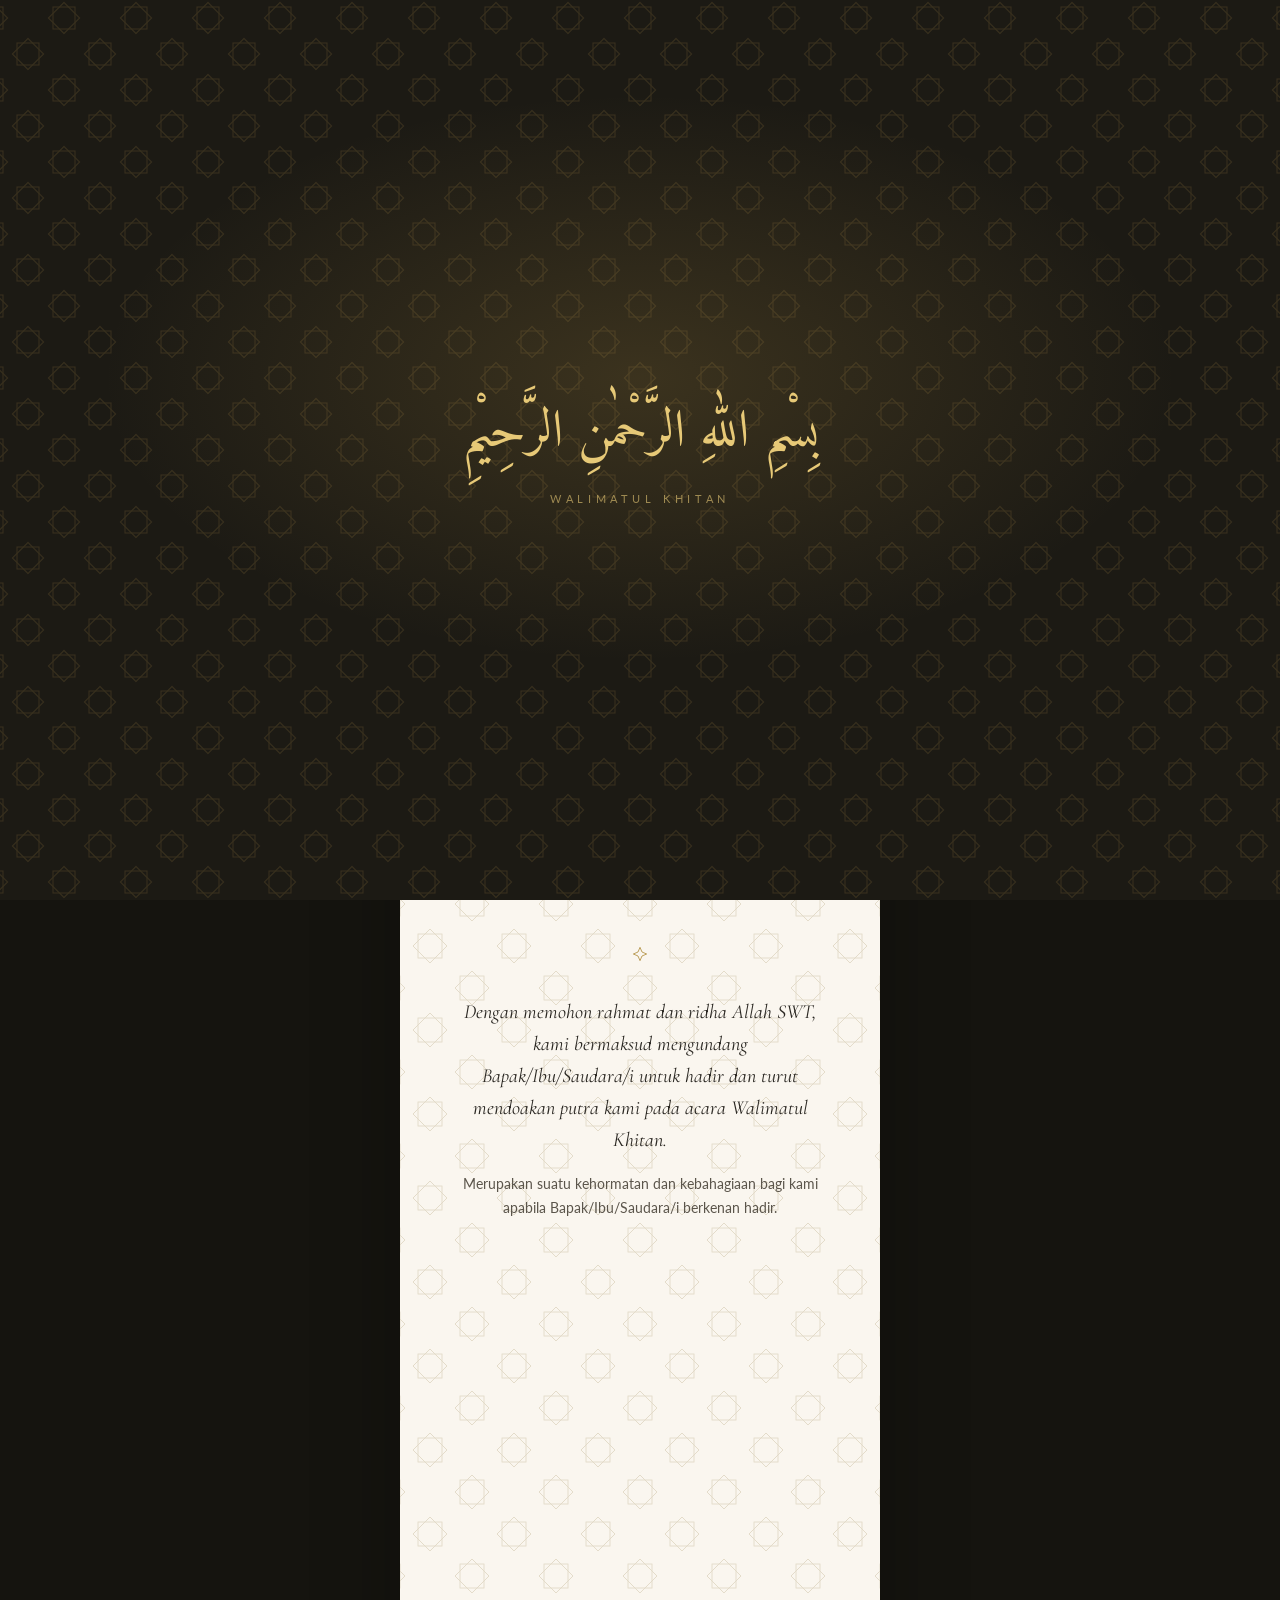
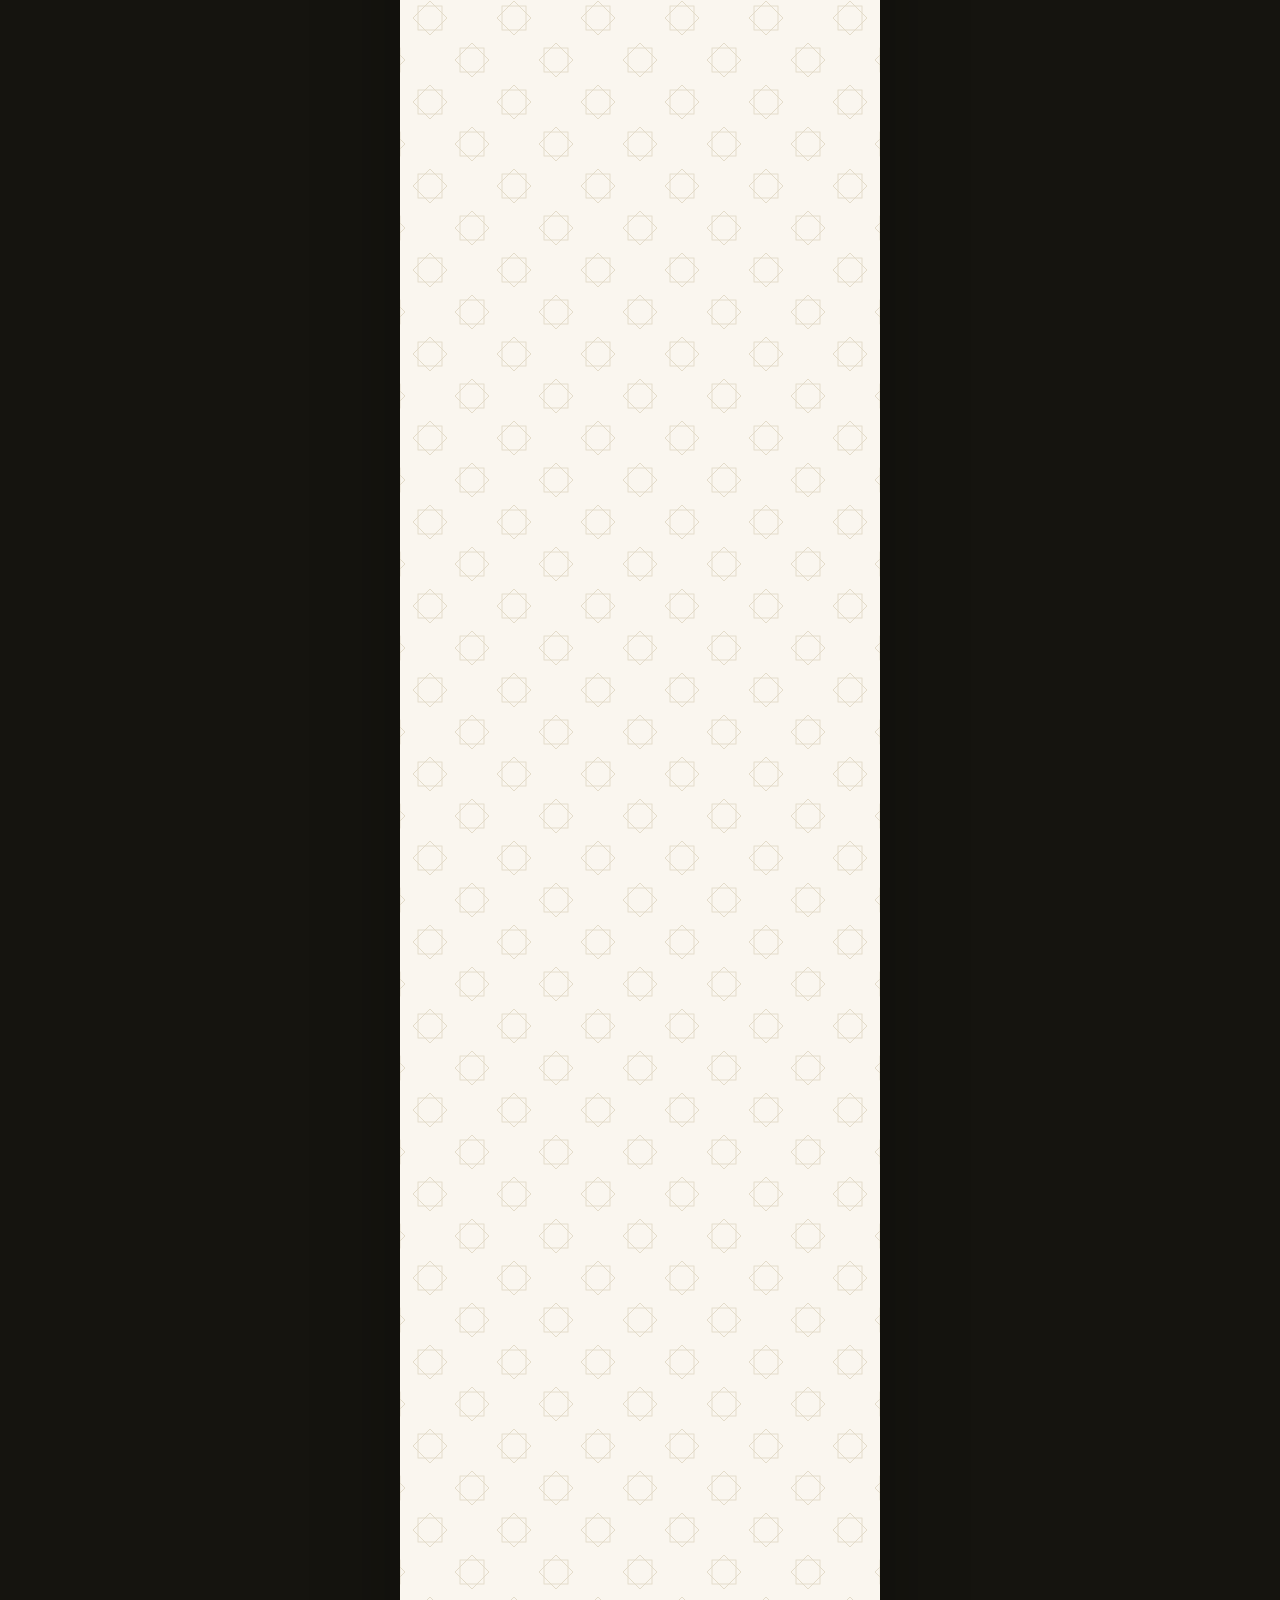
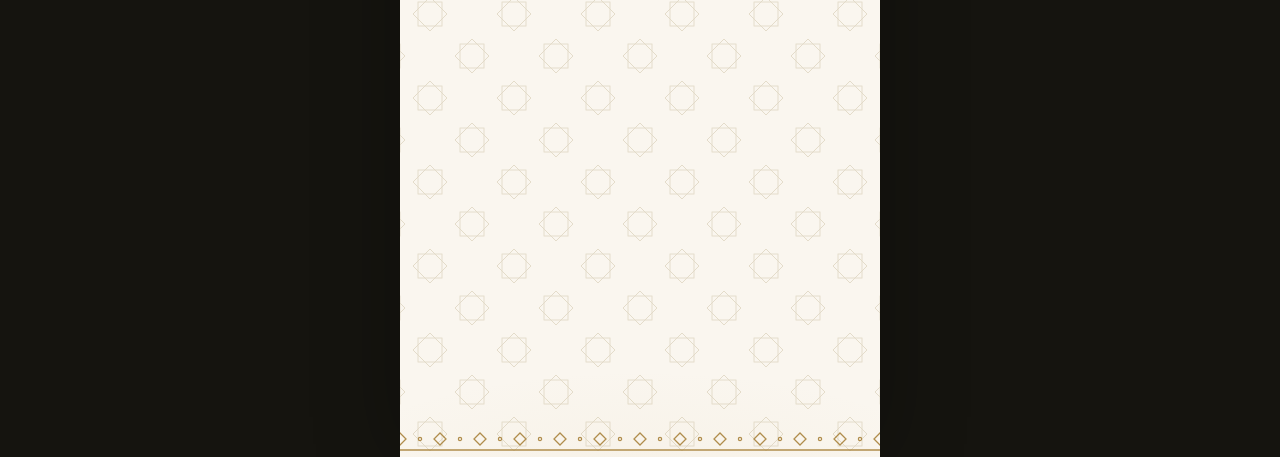
==== sesi2.html @ bda58a69 "Undangan Walimatul Khitan Darel Daffa Yusuf Situs undangan statis: dua jam acara (10.00 & 12.00) via" ====
<!DOCTYPE html>
<html lang="id">
<head>
<meta charset="UTF-8" />
<meta name="viewport" content="width=device-width, initial-scale=1.0, viewport-fit=cover" />
<title>Walimatul Khitan — Darel Daffa Yusuf</title>
<meta name="description" content="Undangan Walimatul Khitan Darel Daffa Yusuf — Pukul 12.00 WIB" />
<link rel="preconnect" href="https://fonts.googleapis.com" />
<link rel="preconnect" href="https://fonts.gstatic.com" crossorigin />
<link href="https://fonts.googleapis.com/css2?family=Cormorant+Garamond:ital,wght@0,500;0,600;0,700;1,500;1,600&family=Lato:wght@400;700&family=Amiri:wght@400;700&display=swap" rel="stylesheet" />
<link rel="stylesheet" href="style.css" />
</head>
<body class="sesi-2 locked" data-session="2">

  <!-- ============ SPLASH ============ -->
  <div class="splash">
    <div class="splash-particles"></div>
    <div class="splash-inner">
      <div class="bismillah">بِسْمِ اللهِ الرَّحْمٰنِ الرَّحِيْمِ</div>
      <div class="splash-sub">Walimatul Khitan</div>
    </div>
  </div>

  <div class="shell">
    <div class="ambient"></div>
    <main class="content">

      <!-- ====== HERO HEADER ====== -->
      <section class="hero">
        <svg class="corner-orn spin-slow" viewBox="0 0 100 100" fill="none" stroke="currentColor" stroke-width="1.6">
          <circle cx="50" cy="50" r="30" />
          <path d="M50 8 L58 42 L92 50 L58 58 L50 92 L42 58 L8 50 L42 42 Z" />
          <circle cx="50" cy="50" r="6" fill="currentColor" stroke="none" />
        </svg>
        <span class="eyebrow">Walimatul Khitan</span>
        <div class="kicker-arab">وَلِيْمَةُ الْخِتَان</div>
      </section>

      <!-- ====== FOTO DAREL ====== -->
      <section class="photo-wrap">
        <div class="photo-frame">
          <img id="hero-img" src="assets/darel.jpg" alt="Darel Daffa Yusuf" />
        </div>
      </section>

      <!-- ====== NAMA ====== -->
      <section class="name-block">
        <h1 class="name"><span class="word">Darel</span> <span class="word">Daffa</span> <span class="word">Yusuf</span></h1>
        <div class="name-orn">
          <span class="grow"></span>
          <svg viewBox="0 0 24 24" fill="none" stroke="currentColor" stroke-width="1.4"><path d="M12 2 L15 9 L22 12 L15 15 L12 22 L9 15 L2 12 L9 9 Z" /></svg>
          <span class="grow"></span>
        </div>

        <div class="invite-text">
          <p class="sunda" data-bind="ajakan-sunda"></p>
          <p class="indo" data-bind="ajakan-indo"></p>
        </div>
      </section>

      <!-- ====== INFO ACARA ====== -->
      <section class="info reveal">
        <div class="divider">
          <span class="line"></span>
          <svg viewBox="0 0 24 24" fill="none" stroke="currentColor" stroke-width="1.3"><path d="M12 3 L14.5 9.5 L21 12 L14.5 14.5 L12 21 L9.5 14.5 L3 12 L9.5 9.5 Z" /></svg>
          <span class="line r"></span>
        </div>
        <h2 class="section-title">Waktu &amp; Tempat</h2>
        <div class="info-card">
          <div class="info-row stagger">
            <span class="ic"><svg viewBox="0 0 24 24" fill="none" stroke="currentColor" stroke-width="1.5"><rect x="3" y="5" width="18" height="16" rx="2"/><path d="M3 9h18M8 3v4M16 3v4"/></svg></span>
            <span>
              <span class="label">Hari / Tanggal</span>
              <span class="value" data-bind="tanggal-lengkap"></span>
            </span>
          </div>
          <div class="info-row stagger">
            <span class="ic"><svg viewBox="0 0 24 24" fill="none" stroke="currentColor" stroke-width="1.5"><circle cx="12" cy="12" r="9"/><path d="M12 7v5l3 2"/></svg></span>
            <span>
              <span class="label">Pukul · Waktu</span>
              <span class="session-pill" data-bind="jam"></span>
            </span>
          </div>
          <div class="info-row stagger">
            <span class="ic"><svg viewBox="0 0 24 24" fill="none" stroke="currentColor" stroke-width="1.5"><path d="M12 21s-7-5.5-7-11a7 7 0 0 1 14 0c0 5.5-7 11-7 11z"/><circle cx="12" cy="10" r="2.6"/></svg></span>
            <span>
              <span class="label">Tempat</span>
              <span class="value"><span data-bind="alamat"></span><small data-bind="kota"></small></span>
            </span>
          </div>
        </div>
      </section>

      <!-- ====== COUNTDOWN ====== -->
      <section class="countdown reveal" data-role="countdown">
        <span class="eyebrow">Menanti Hari Bahagia</span>
        <h2 class="section-title">Hitung Mundur</h2>
        <div class="cd-grid">
          <div class="cd-cell"><span class="cd-num" data-cd="days">0</span><div class="cd-label">Hari</div></div>
          <div class="cd-cell"><span class="cd-num" data-cd="hours">0</span><div class="cd-label">Jam</div></div>
          <div class="cd-cell"><span class="cd-num" data-cd="mins">0</span><div class="cd-label">Menit</div></div>
          <div class="cd-cell"><span class="cd-num" data-cd="secs">0</span><div class="cd-label">Detik</div></div>
        </div>
      </section>

      <!-- ====== AYAT ====== -->
      <section class="ayat reveal" data-role="ayat">
        <div class="divider">
          <span class="line"></span>
          <svg viewBox="0 0 24 24" fill="none" stroke="currentColor" stroke-width="1.3"><path d="M12 3 L14.5 9.5 L21 12 L14.5 14.5 L12 21 L9.5 14.5 L3 12 L9.5 9.5 Z" /></svg>
          <span class="line r"></span>
        </div>
        <div class="ayat-box">
          <p class="ayat-arab" data-bind="ayat-arab"></p>
          <p class="ayat-trans" data-bind="ayat-terjemah"></p>
          <p class="ayat-src" data-bind="ayat-sumber"></p>
        </div>
      </section>

      <!-- ====== MAPS ====== -->
      <section class="maps reveal-scale">
        <span class="eyebrow">Lokasi Acara</span>
        <h2 class="section-title">Denah Tempat</h2>
        <div class="map-frame">
          <iframe id="map-iframe" loading="lazy" referrerpolicy="no-referrer-when-downgrade" title="Peta lokasi"></iframe>
        </div>
        <p class="addr"><span data-bind="alamat"></span><small data-bind="kota"></small></p>

        <div class="actions">
          <a class="btn btn-map stagger" id="btn-maps" target="_blank" rel="noopener">
            <svg viewBox="0 0 24 24" fill="none" stroke="currentColor" stroke-width="1.6"><path d="M12 21s-7-5.5-7-11a7 7 0 0 1 14 0c0 5.5-7 11-7 11z"/><circle cx="12" cy="10" r="2.6"/></svg>
            Buka di Google Maps
          </a>
          <a class="btn btn-wa stagger" id="btn-wa" target="_blank" rel="noopener">
            <svg viewBox="0 0 24 24" fill="currentColor"><path d="M12 2a10 10 0 0 0-8.6 15l-1.3 4.8 4.9-1.3A10 10 0 1 0 12 2zm0 18.2a8.2 8.2 0 0 1-4.2-1.2l-.3-.2-2.9.8.8-2.8-.2-.3A8.2 8.2 0 1 1 12 20.2zm4.5-6.1c-.2-.1-1.5-.7-1.7-.8s-.4-.1-.6.1-.6.8-.8 1-.3.2-.5.1a6.7 6.7 0 0 1-2-1.2 7.4 7.4 0 0 1-1.3-1.7c-.2-.3 0-.4.1-.5l.4-.5.3-.5c0-.1 0-.3 0-.4l-.8-1.9c-.2-.5-.4-.4-.6-.4h-.5a1 1 0 0 0-.7.3 3 3 0 0 0-.9 2.2 5.2 5.2 0 0 0 1.1 2.7 11.8 11.8 0 0 0 4.6 4c.6.3 1.1.4 1.5.6a3.6 3.6 0 0 0 1.6.1c.5-.1 1.5-.6 1.7-1.2s.2-1.1.2-1.2-.2-.2-.4-.3z"/></svg>
            Konfirmasi Hadir via WhatsApp
          </a>
        </div>
      </section>

      <!-- ====== PENUTUP ====== -->
      <section class="closing reveal">
        <div class="salam-arab">وَالسَّلَامُ عَلَيْكُمْ وَرَحْمَةُ اللهِ</div>
        <p data-bind="penutup"></p>
        <div class="kel" data-bind="penutup-kel"></div>
        <svg class="heart spin-slow" viewBox="0 0 24 24" fill="none" stroke="currentColor" stroke-width="1.4"><path d="M12 2 L15 9 L22 12 L15 15 L12 22 L9 15 L2 12 L9 9 Z" /></svg>
        <div class="credit">Darel Daffa Yusuf · 1447 H</div>
      </section>

    </main>
  </div>

  <script src="config.js"></script>
  <script src="script.js"></script>
</body>
</html>
---- style.css ----
/* ============================================================
   Undangan Walimatul Khitan — Darel Daffa Yusuf
   Easing premium ala iOS: cubic-bezier(0.16, 1, 0.3, 1)
   ============================================================ */

:root {
  --ivory: #FAF6EF;
  --ivory-deep: #F2EBDD;
  --ink: #2A2722;
  --ink-soft: #5B554B;
  --splash-bg: #1C1A14;

  /* Aksen — di-override per sesi di bawah */
  --accent-green: #2C5F2E;
  --accent-gold: #8B6914;
  --gold-line: #C2A661;

  --ease: cubic-bezier(0.16, 1, 0.3, 1);
  --maxw: 480px;

  --serif: "Cormorant Garamond", Georgia, serif;
  --body: "Lato", system-ui, sans-serif;
  --arab: "Amiri", serif;
}

/* Sesi 1 — hijau tua dominan + emas */
body.sesi-1 {
  --accent-green: #2C5F2E;
  --accent-gold: #8B6914;
  --gold-line: #C2A661;
  --accent-1: #2C5F2E;
  --accent-2: #8B6914;
}
/* Sesi 2 — emas tua dominan + hijau aksen */
body.sesi-2 {
  --accent-green: #7A5C1E;
  --accent-gold: #3D7A40;
  --gold-line: #B89A52;
  --accent-1: #7A5C1E;
  --accent-2: #3D7A40;
}

* { box-sizing: border-box; margin: 0; padding: 0; }

html { -webkit-text-size-adjust: 100%; scroll-behavior: smooth; }

body {
  font-family: var(--body);
  background: #15140f;
  color: var(--ink);
  line-height: 1.75;
  overflow-x: hidden;
  -webkit-font-smoothing: antialiased;
}

/* ---- Kolom utama, center di desktop ---- */
.shell {
  max-width: var(--maxw);
  margin: 0 auto;
  background-color: var(--ivory);
  background-image:
    radial-gradient(135% 55% at 50% -8%, rgba(44,95,46,0.05), transparent 62%),
    radial-gradient(120% 45% at 50% 108%, rgba(194,166,97,0.06), transparent 60%),
    url("data:image/svg+xml,<svg xmlns='http://www.w3.org/2000/svg' width='84' height='84' viewBox='0 0 84 84'><g fill='none' stroke='%23CBBE9F' stroke-width='0.9' opacity='0.5'><rect x='30' y='30' width='24' height='24'/><rect x='30' y='30' width='24' height='24' transform='rotate(45 42 42)'/><rect x='-12' y='-12' width='24' height='24'/><rect x='-12' y='-12' width='24' height='24' transform='rotate(45 0 0)'/><rect x='72' y='-12' width='24' height='24'/><rect x='72' y='-12' width='24' height='24' transform='rotate(45 84 0)'/><rect x='-12' y='72' width='24' height='24'/><rect x='-12' y='72' width='24' height='24' transform='rotate(45 0 84)'/><rect x='72' y='72' width='24' height='24'/><rect x='72' y='72' width='24' height='24' transform='rotate(45 84 84)'/></g></svg>");
  background-repeat: no-repeat, no-repeat, repeat;
  background-position: top center, bottom center, center;
  background-size: 100% 520px, 100% 460px, 84px 84px;
  min-height: 100vh;
  position: relative;
  overflow: hidden;
  box-shadow: 0 0 80px rgba(0,0,0,0.28);
}

/* Trim ornamen emas di tepi atas & bawah */
.shell::before,
.shell::after {
  content: "";
  position: absolute;
  left: 0;
  right: 0;
  height: 30px;
  z-index: 4;
  pointer-events: none;
  background-repeat: repeat-x;
  background-position: center;
  background-size: 40px 30px;
  background-image: url("data:image/svg+xml,<svg xmlns='http://www.w3.org/2000/svg' width='40' height='30' viewBox='0 0 40 30'><g fill='none' stroke='%23B08D4C' stroke-width='1.3'><path d='M0 7 H40'/><path d='M20 12 l6 6 l-6 6 l-6 -6 Z'/><circle cx='0' cy='18' r='1.6'/><circle cx='40' cy='18' r='1.6'/></g></svg>");
}
.shell::before { top: 0; }
.shell::after { bottom: 0; transform: scaleY(-1); }

/* Latar ambient partikel emas */
.ambient {
  position: absolute;
  inset: 0;
  pointer-events: none;
  z-index: 1;
  overflow: hidden;
}
.particle {
  position: absolute;
  bottom: -10px;
  width: 4px; height: 4px;
  border-radius: 50%;
  background: radial-gradient(circle, var(--gold-line), transparent 70%);
  opacity: 0;
  will-change: transform, opacity;
}

.content { position: relative; z-index: 2; }

/* Saat splash masih ada, kunci scroll */
body.locked { overflow: hidden; height: 100vh; }

/* ============================================================
   SPLASH
   ============================================================ */
.splash {
  position: fixed;
  inset: 0;
  z-index: 100;
  background-color: var(--splash-bg);
  background-image:
    radial-gradient(60% 45% at 50% 42%, rgba(201,162,75,0.18), transparent 70%),
    url("data:image/svg+xml,<svg xmlns='http://www.w3.org/2000/svg' width='72' height='72' viewBox='0 0 72 72'><g fill='none' stroke='%23C9A24B' stroke-width='1' opacity='0.16'><rect x='25' y='25' width='22' height='22'/><rect x='25' y='25' width='22' height='22' transform='rotate(45 36 36)'/><rect x='-11' y='-11' width='22' height='22'/><rect x='-11' y='-11' width='22' height='22' transform='rotate(45 0 0)'/><rect x='61' y='-11' width='22' height='22'/><rect x='61' y='-11' width='22' height='22' transform='rotate(45 72 0)'/><rect x='-11' y='61' width='22' height='22'/><rect x='-11' y='61' width='22' height='22' transform='rotate(45 0 72)'/><rect x='61' y='61' width='22' height='22'/><rect x='61' y='61' width='22' height='22' transform='rotate(45 72 72)'/></g></svg>");
  background-repeat: no-repeat, repeat;
  background-position: center, center;
  background-size: 100% 100%, 72px 72px;
  display: flex;
  align-items: center;
  justify-content: center;
  overflow: hidden;
  transform: translateY(0);
  transition: transform 0.7s var(--ease);
}
.splash.lift { transform: translateY(-100%); }

.splash-particles { position: absolute; inset: 0; pointer-events: none; }
.splash-particles .particle { background: radial-gradient(circle, #C9A24B, transparent 70%); }

.splash-inner { position: relative; text-align: center; padding: 0 32px; }
.bismillah {
  font-family: var(--arab);
  font-size: clamp(34px, 11vw, 52px);
  color: #E7C977;
  line-height: 1.6;
  opacity: 0;
  transform: translateY(26px);
  transition: opacity 0.8s var(--ease), transform 0.8s var(--ease);
}
.bismillah.show { opacity: 1; transform: translateY(0); }
.splash-sub {
  margin-top: 14px;
  font-size: 11px;
  letter-spacing: 0.42em;
  text-transform: uppercase;
  color: rgba(231,201,119,0.6);
  opacity: 0;
  transform: translateY(14px);
  transition: opacity 0.8s var(--ease) 0.25s, transform 0.8s var(--ease) 0.25s;
}
.splash-sub.show { opacity: 1; transform: translateY(0); }

/* ============================================================
   ORNAMEN
   ============================================================ */
.spin-slow { animation: spin 40s linear infinite; transform-origin: center; }
@keyframes spin { to { transform: rotate(360deg); } }

.divider {
  display: flex;
  align-items: center;
  justify-content: center;
  gap: 14px;
  color: var(--gold-line);
  margin: 0 auto;
}
.divider .line {
  height: 1px;
  width: 56px;
  background: linear-gradient(90deg, transparent, var(--gold-line));
}
.divider .line.r { background: linear-gradient(270deg, transparent, var(--gold-line)); }
.divider svg { width: 22px; height: 22px; }

/* ============================================================
   SECTION dasar
   ============================================================ */
section { padding: 0 28px; position: relative; }
.eyebrow {
  font-size: 11px;
  letter-spacing: 0.4em;
  text-transform: uppercase;
  color: var(--accent-gold);
  font-weight: 700;
}

/* HERO header */
.hero { padding-top: 54px; text-align: center; }
.hero .corner-orn { color: var(--gold-line); margin: 0 auto 22px; display: block; width: 52px; height: 52px; }
.hero .eyebrow { display: block; margin-bottom: 10px; }
.kicker-arab {
  font-family: var(--arab);
  font-size: 20px;
  color: var(--accent-green);
  margin-top: 6px;
}

/* Foto Darel */
.photo-wrap {
  margin: 36px 0 8px;
  position: relative;
  padding: 0 14px;
}
.photo-frame {
  position: relative;
  border: 1px solid var(--gold-line);
  padding: 8px;
  background: var(--ivory);
}
.photo-frame::after {
  content: "";
  position: absolute;
  inset: 3px;
  border: 1px solid rgba(194,166,97,0.35);
  pointer-events: none;
}
.photo-frame img {
  display: block;
  width: 100%;
  height: auto;
  filter: blur(4px);
  transform: scale(1.05);
  opacity: 0;
  transition: filter 1.2s var(--ease), transform 1.2s var(--ease), opacity 0.9s var(--ease);
}
.photo-frame img.focused {
  filter: blur(0);
  transform: scale(1);
  opacity: 1;
}

/* Nama besar */
.name-block { text-align: center; padding-top: 30px; }
.name {
  font-family: var(--serif);
  font-weight: 600;
  font-size: clamp(40px, 13vw, 60px);
  line-height: 1.04;
  color: var(--accent-green);
  letter-spacing: 0.5px;
}
.name .word {
  display: inline-block;
  opacity: 0;
  transform: translateY(28px);
  transition: opacity 0.8s var(--ease), transform 0.8s var(--ease);
}
.name.reveal .word { opacity: 1; transform: translateY(0); }

.name-orn {
  display: flex;
  align-items: center;
  justify-content: center;
  gap: 16px;
  margin: 22px auto 0;
  color: var(--gold-line);
}
.name-orn .grow {
  height: 1px;
  width: 0;
  background: var(--gold-line);
  transition: width 0.8s var(--ease) 0.55s;
}
.name-orn.reveal .grow { width: 64px; }
.name-orn svg { width: 16px; height: 16px; flex: none; }

/* Teks ajakan */
.invite-text {
  text-align: center;
  margin: 34px auto 0;
  max-width: 360px;
}
.invite-text .sunda {
  font-family: var(--serif);
  font-size: 20px;
  line-height: 1.6;
  color: var(--ink);
  font-style: italic;
}
.invite-text .indo {
  margin-top: 16px;
  font-size: 14px;
  color: var(--ink-soft);
}

/* ============================================================
   Reveal util (IntersectionObserver)
   ============================================================ */
.reveal { opacity: 0; transform: translateY(34px); transition: opacity 0.9s var(--ease), transform 0.9s var(--ease); }
.reveal.in { opacity: 1; transform: translateY(0); }

.reveal-left { opacity: 0; transform: translateX(-30px); transition: opacity 0.7s var(--ease), transform 0.7s var(--ease); }
.reveal-left.in { opacity: 1; transform: translateX(0); }

.reveal-scale { opacity: 0; transform: scale(0.97); transition: opacity 0.8s var(--ease), transform 0.8s var(--ease); }
.reveal-scale.in { opacity: 1; transform: scale(1); }

/* ============================================================
   INFO ACARA
   ============================================================ */
.info { padding-top: 84px; text-align: center; }
.section-title {
  font-family: var(--serif);
  font-size: 34px;
  color: var(--accent-green);
  font-weight: 600;
  margin-top: 16px;
}
.info-card {
  margin-top: 30px;
  display: flex;
  flex-direction: column;
  gap: 4px;
}
.info-row {
  display: flex;
  align-items: center;
  gap: 16px;
  padding: 18px 6px;
  text-align: left;
  border-bottom: 1px solid rgba(194,166,97,0.28);
}
.info-row:last-child { border-bottom: none; }
.info-row .ic {
  flex: none;
  width: 38px; height: 38px;
  display: grid; place-items: center;
  color: var(--accent-gold);
}
.info-row .ic svg { width: 24px; height: 24px; }
.info-row .label {
  font-size: 10px;
  letter-spacing: 0.3em;
  text-transform: uppercase;
  color: var(--accent-gold);
  font-weight: 700;
}
.info-row .value {
  font-family: var(--serif);
  font-size: 22px;
  color: var(--ink);
  line-height: 1.3;
}
.info-row .value small {
  display: block;
  font-family: var(--body);
  font-size: 13px;
  color: var(--ink-soft);
  margin-top: 2px;
}
.session-pill {
  display: inline-flex;
  align-items: baseline;
  gap: 8px;
  margin-top: 6px;
  font-family: var(--serif);
  font-size: 24px;
  color: var(--accent-green);
  white-space: nowrap;
}

/* ============================================================
   COUNTDOWN
   ============================================================ */
.countdown { padding-top: 88px; text-align: center; }
.cd-grid {
  margin-top: 34px;
  display: grid;
  grid-template-columns: repeat(4, 1fr);
  gap: 10px;
}
.cd-cell {
  background: var(--ivory-deep);
  border: 1px solid rgba(194,166,97,0.3);
  border-radius: 4px;
  padding: 18px 4px 12px;
  position: relative;
  overflow: hidden;
}
.cd-num {
  font-family: var(--serif);
  font-size: clamp(32px, 11vw, 44px);
  font-weight: 600;
  color: var(--accent-green);
  line-height: 1;
  font-variant-numeric: tabular-nums;
  display: inline-block;
}
.cd-num.flip { animation: flipNum 0.5s var(--ease); }
@keyframes flipNum {
  0%   { transform: translateY(0); opacity: 1; }
  40%  { transform: translateY(-60%); opacity: 0; }
  41%  { transform: translateY(60%); opacity: 0; }
  100% { transform: translateY(0); opacity: 1; }
}
.cd-label {
  margin-top: 8px;
  font-size: 9px;
  letter-spacing: 0.22em;
  text-transform: uppercase;
  color: var(--ink-soft);
  opacity: 0;
  transition: opacity 0.6s var(--ease) 0.6s;
}
.cd-grid.labels-in .cd-label { opacity: 1; }

/* ============================================================
   AYAT
   ============================================================ */
.ayat { padding-top: 92px; text-align: center; }
.ayat-box {
  margin-top: 28px;
  padding: 40px 22px;
  border-top: 1px solid var(--gold-line);
  border-bottom: 1px solid var(--gold-line);
  position: relative;
}
.ayat-arab {
  font-family: var(--arab);
  font-size: clamp(26px, 8.5vw, 36px);
  line-height: 2;
  color: var(--accent-green);
  opacity: 0;
  transform: translateY(-20px);
  transition: opacity 0.9s var(--ease), transform 0.9s var(--ease);
}
.ayat-arab.in { opacity: 1; transform: translateY(0); }
.ayat-trans {
  margin-top: 20px;
  font-family: var(--serif);
  font-style: italic;
  font-size: 19px;
  color: var(--ink);
  opacity: 0;
  transition: opacity 0.8s var(--ease) 0.3s;
}
.ayat-trans.in { opacity: 1; }
.ayat-src {
  margin-top: 12px;
  font-size: 11px;
  letter-spacing: 0.3em;
  text-transform: uppercase;
  color: var(--accent-gold);
  font-weight: 700;
  opacity: 0;
  transition: opacity 0.8s var(--ease) 0.45s;
}
.ayat-src.in { opacity: 1; }

/* ============================================================
   MAPS
   ============================================================ */
.maps { padding-top: 90px; text-align: center; }
.map-frame {
  margin-top: 26px;
  border-radius: 14px;
  overflow: hidden;
  border: 1px solid var(--gold-line);
  line-height: 0;
}
.map-frame iframe { width: 100%; height: 280px; border: 0; display: block; filter: grayscale(0.2) contrast(1.02); }
.addr {
  margin-top: 18px;
  font-family: var(--serif);
  font-size: 19px;
  color: var(--ink);
  line-height: 1.4;
}
.addr small { display: block; font-family: var(--body); font-size: 13px; color: var(--ink-soft); margin-top: 4px; }

/* ============================================================
   TOMBOL
   ============================================================ */
.actions { padding-top: 30px; display: flex; flex-direction: column; gap: 14px; }
.btn {
  position: relative;
  overflow: hidden;
  display: inline-flex;
  align-items: center;
  justify-content: center;
  gap: 12px;
  padding: 17px 22px;
  border-radius: 50px;
  font-family: var(--body);
  font-size: 15px;
  font-weight: 700;
  letter-spacing: 0.02em;
  cursor: pointer;
  text-decoration: none;
  border: 1px solid transparent;
  transition: transform 0.4s var(--ease), background-color 0.4s var(--ease), box-shadow 0.4s var(--ease);
  -webkit-tap-highlight-color: transparent;
}
.btn svg { width: 20px; height: 20px; flex: none; }
.btn-wa {
  background: var(--accent-green);
  color: #fff;
  box-shadow: 0 10px 26px -12px var(--accent-green);
}
.btn-wa:hover { background: color-mix(in srgb, var(--accent-green) 85%, #000); transform: scale(1.02); }
.btn-wa:active { transform: scale(0.97); }
.btn-map {
  background: transparent;
  color: var(--accent-gold);
  border-color: var(--gold-line);
}
.btn-map:hover { background: var(--ivory-deep); transform: scale(1.02); }
.btn-map:active { transform: scale(0.97); }

.ripple {
  position: absolute;
  border-radius: 50%;
  transform: scale(0);
  background: rgba(255,255,255,0.4);
  pointer-events: none;
  animation: rippleGo 0.6s var(--ease);
}
.btn-map .ripple { background: rgba(194,166,97,0.35); }
@keyframes rippleGo { to { transform: scale(2.6); opacity: 0; } }

/* ============================================================
   PENUTUP
   ============================================================ */
.closing { padding: 96px 28px 70px; text-align: center; }
.closing .salam-arab {
  font-family: var(--arab);
  font-size: 22px;
  color: var(--accent-green);
  margin-bottom: 18px;
}
.closing p { color: var(--ink-soft); font-size: 15px; max-width: 320px; margin: 0 auto; }
.closing .kel {
  margin-top: 26px;
  font-family: var(--serif);
  font-size: 26px;
  color: var(--accent-green);
}
.closing .heart { color: var(--gold-line); margin: 22px auto 0; width: 34px; height: 34px; }
.switch-link {
  display: inline-block;
  margin-top: 34px;
  font-size: 12px;
  letter-spacing: 0.16em;
  text-transform: uppercase;
  color: var(--accent-gold);
  text-decoration: none;
  border-bottom: 1px solid var(--gold-line);
  padding-bottom: 3px;
  white-space: nowrap;
  transition: opacity 0.3s var(--ease);
}
.switch-link:hover { opacity: 0.65; }

.credit { margin-top: 40px; font-size: 10px; letter-spacing: 0.3em; text-transform: uppercase; color: rgba(91,85,75,0.45); }

/* Badge pojok sesi */
.session-badge {
  position: fixed;
  top: 14px;
  right: 14px;
  z-index: 90;
  display: inline-flex;
  align-items: center;
  gap: 7px;
  padding: 7px 14px;
  border-radius: 50px;
  background: var(--accent-green);
  color: #fff;
  font-size: 10px;
  font-weight: 700;
  letter-spacing: 0.22em;
  text-transform: uppercase;
  box-shadow: 0 8px 22px -10px rgba(0,0,0,0.5);
  white-space: nowrap;
  opacity: 0;
  transform: translateY(-12px);
  transition: opacity 0.6s var(--ease), transform 0.6s var(--ease);
}
.session-badge.show { opacity: 1; transform: translateY(0); }
.session-badge .dot { width: 6px; height: 6px; border-radius: 50%; background: var(--gold-line); }

@media (min-width: 520px) {
  .session-badge { right: max(14px, calc(50% - var(--maxw)/2 + 14px)); }
}

/* ============================================================
   Reduced motion — tampilkan semua, tanpa gerak
   ============================================================ */
@media (prefers-reduced-motion: reduce) {
  *, *::before, *::after {
    animation-duration: 0.001ms !important;
    animation-iteration-count: 1 !important;
    transition-duration: 0.001ms !important;
  }
  .splash { display: none; }
  .photo-frame img { filter: none; transform: none; opacity: 1; }
  .name .word, .name-orn .grow, .reveal, .reveal-left, .reveal-scale,
  .ayat-arab, .ayat-trans, .ayat-src, .cd-label, .session-badge {
    opacity: 1 !important; transform: none !important; width: auto; }
  .name-orn .grow { width: 64px; }
}
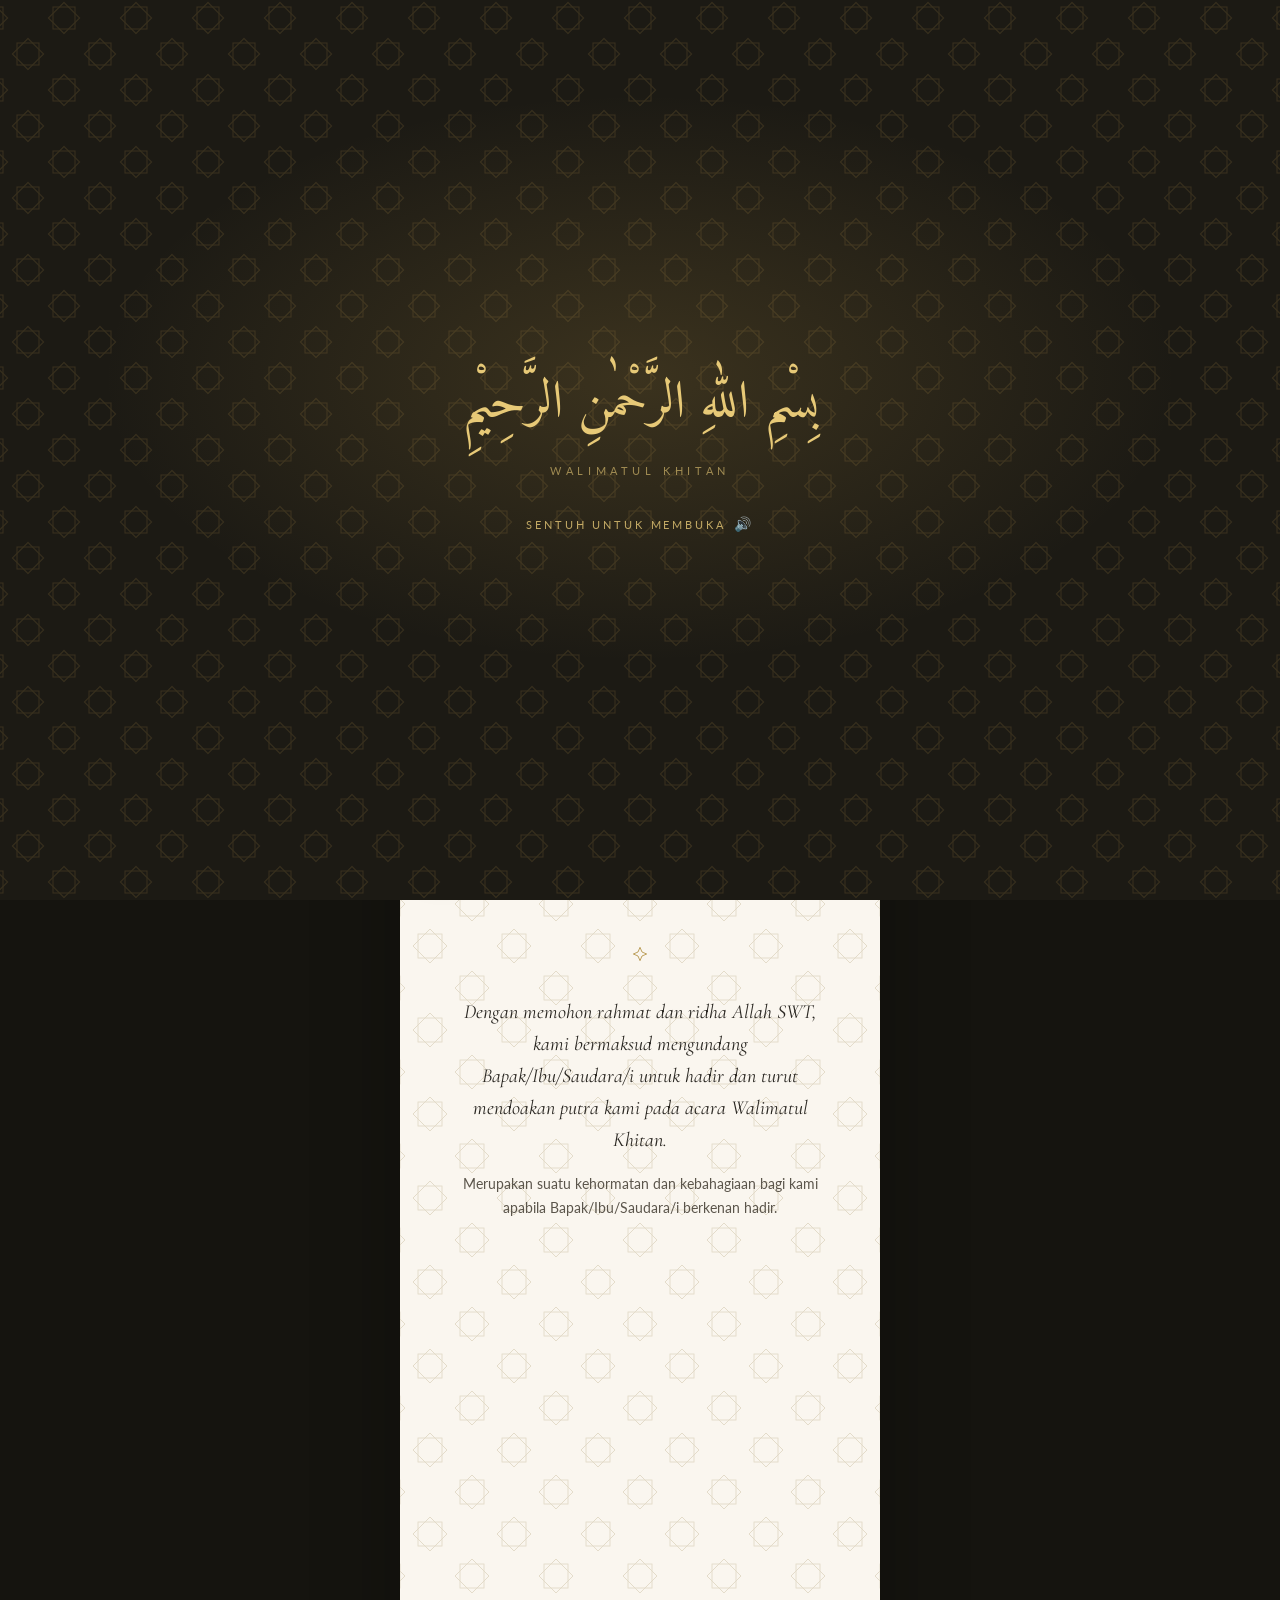
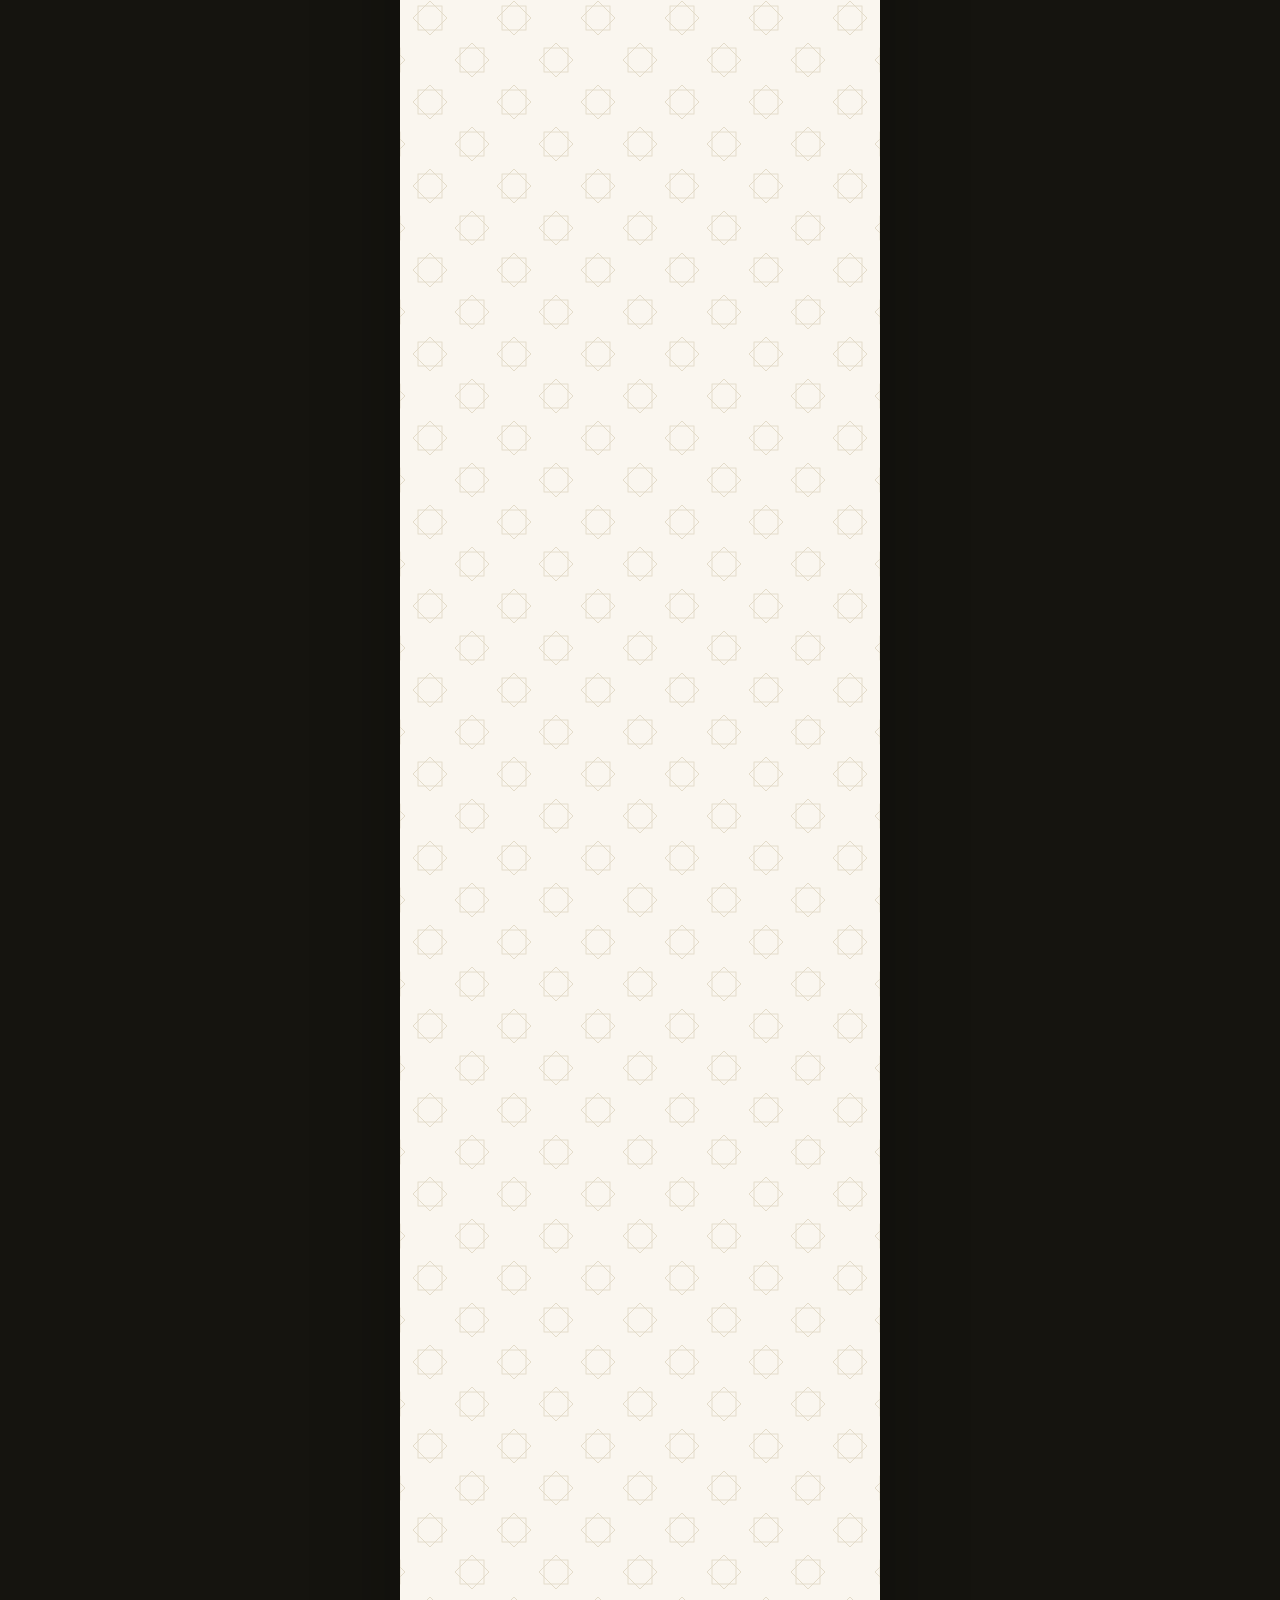
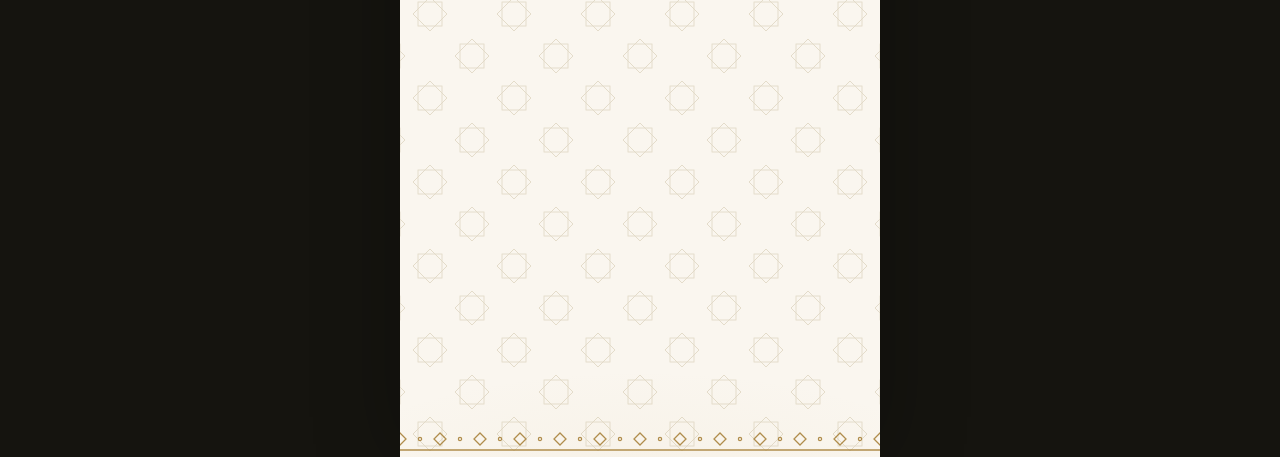
==== commit 46bf71eb: "Splash: petunjuk sentuh untuk membuka + tap-to-open; ganti musik versi potongan Co-Authored-By: Clau" ====
--- a/sesi2.html
+++ b/sesi2.html
@@ -18,8 +18,17 @@
     <div class="splash-inner">
       <div class="bismillah">بِسْمِ اللهِ الرَّحْمٰنِ الرَّحِيْمِ</div>
       <div class="splash-sub">Walimatul Khitan</div>
+      <div class="splash-hint">Sentuh untuk membuka <span>🔊</span></div>
     </div>
   </div>
+
+  <!-- ============ MUSIK ============ -->
+  <button class="music-toggle" id="music-toggle" type="button" aria-label="Putar atau jeda musik" aria-pressed="false" title="Putar / jeda musik">
+    <span class="music-disc">
+      <svg viewBox="0 0 24 24" fill="none" stroke="currentColor" stroke-width="1.6"><path d="M9 18V5l10-2v13"/><circle cx="6" cy="18" r="3"/><circle cx="16" cy="16" r="3"/></svg>
+    </span>
+  </button>
+  <audio id="bg-music" src="assets/music.m4a" loop preload="auto"></audio>
 
   <div class="shell">
     <div class="ambient"></div>
--- a/style.css
+++ b/style.css
@@ -160,6 +160,27 @@
   transition: opacity 0.8s var(--ease) 0.25s, transform 0.8s var(--ease) 0.25s;
 }
 .splash-sub.show { opacity: 1; transform: translateY(0); }
+
+.splash-hint {
+  margin-top: 32px;
+  display: inline-flex;
+  align-items: center;
+  gap: 8px;
+  font-size: 11px;
+  letter-spacing: 0.26em;
+  text-transform: uppercase;
+  color: rgba(231,201,119,0.8);
+  opacity: 0;
+  transform: translateY(10px);
+  transition: opacity 0.8s var(--ease), transform 0.8s var(--ease);
+}
+.splash-hint.show {
+  opacity: 1;
+  transform: translateY(0);
+  animation: hintPulse 1.9s ease-in-out 0.8s infinite;
+}
+.splash-hint span { font-size: 14px; }
+@keyframes hintPulse { 0%, 100% { opacity: 0.55; } 50% { opacity: 1; } }
 
 /* ============================================================
    ORNAMEN
@@ -595,6 +616,40 @@
 }
 
 /* ============================================================
+   TOMBOL MUSIK
+   ============================================================ */
+.music-toggle {
+  position: fixed;
+  bottom: 18px;
+  left: 18px;
+  z-index: 95;
+  width: 48px;
+  height: 48px;
+  border-radius: 50%;
+  border: 1px solid var(--gold-line);
+  background: var(--accent-green);
+  color: #fff;
+  display: grid;
+  place-items: center;
+  padding: 0;
+  cursor: pointer;
+  box-shadow: 0 8px 22px -10px rgba(0,0,0,0.55);
+  -webkit-tap-highlight-color: transparent;
+  opacity: 0;
+  transform: translateY(12px);
+  transition: opacity 0.6s var(--ease), transform 0.6s var(--ease), background-color 0.3s var(--ease);
+}
+.music-toggle.show { opacity: 1; transform: translateY(0); }
+.music-toggle:active { transform: scale(0.94); }
+.music-disc { display: grid; place-items: center; width: 100%; height: 100%; }
+.music-toggle svg { width: 22px; height: 22px; }
+.music-toggle.playing .music-disc { animation: spin 5s linear infinite; }
+
+@media (min-width: 520px) {
+  .music-toggle { left: max(18px, calc(50% - var(--maxw)/2 + 18px)); }
+}
+
+/* ============================================================
    Reduced motion — tampilkan semua, tanpa gerak
    ============================================================ */
 @media (prefers-reduced-motion: reduce) {
